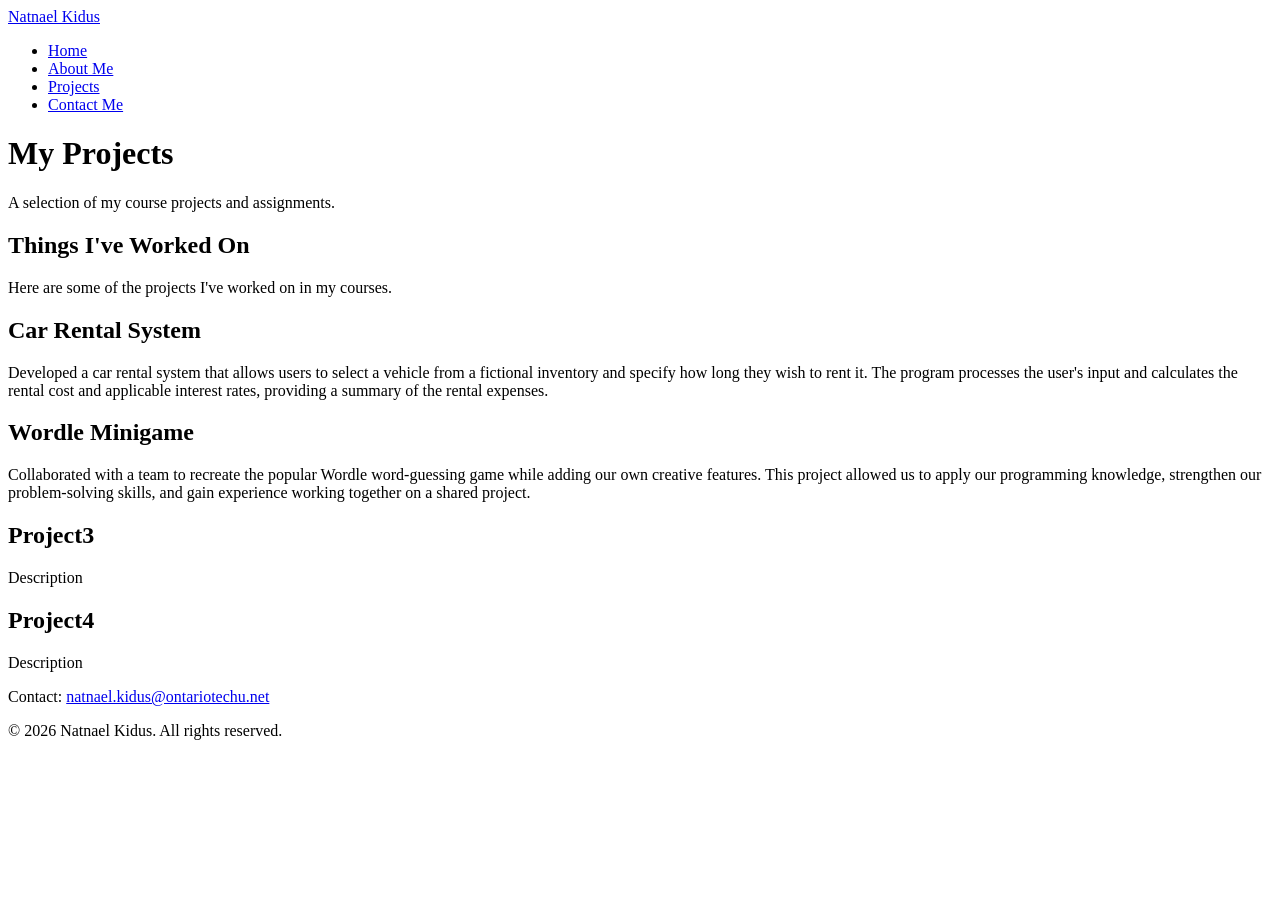
==== projects.html @ d52095c0 "Add files via upload Current Project" ====
<!DOCTYPE html>
<html lang="en">
    <head>
        <meta charset="UTF-8">
        <meta name="viewport" content="width=device-width, initial-scale=1">
        <title>Projects</title>
        <link rel="stylesheet" href="CSS/base.css">
        <link rel="stylesheet" href="CSS/desktop.css" media="screen and (min-width: 1024px)">
        <link rel="stylesheet" href="CSS/tablet.css" media="screen and (min-width: 600px) and (max-width: 1023px)">
        <link rel="stylesheet" href="CSS/mobile.css" media="screen and (max-width: 599px)">
    </head>

    <body>
        <header>
            <div class="header-top">
                <a class="site-name" href="index.html">Natnael Kidus</a>
                <nav>
                    <ul>
                        <li><a href="index.html">Home</a></li>
                        <li><a href="about.html">About Me</a></li>
                        <li><a href="projects.html" class="active">Projects</a></li>
                        <li><a href="contact.html">Contact Me</a></li>
                    </ul>
                </nav>
                <div class="clear"></div>
            </div>
            <div class="header-title">
                <h1>My Projects</h1>
                <div class="title-line"></div>
                <p class="header-description">A selection of my course projects and assignments.</p>
            </div>
        </header>

        <main>
            <section class="projects-intro">
                <h2>Things I've Worked On</h2>
                <p>Here are some of the projects I've worked on in my courses.</p>
            </section>

            <section class="projects-container">

                <article class="project-card">
                    <h2>Car Rental System</h2>
                    <p>Developed a car rental system that allows users to select a vehicle from a fictional inventory and specify how long they wish to rent it. The program processes the user's input and calculates the rental cost and applicable interest rates, providing a summary of the rental expenses.</p>
                </article>

                <article class="project-card">
                    <h2>Wordle Minigame</h2>
                    <p>Collaborated with a team to recreate the popular Wordle word-guessing game while adding our own creative features. This project allowed us to apply our programming knowledge, strengthen our problem-solving skills, and gain experience working together on a shared project.</p>
                </article>

                <article class="project-card">
                    <h2>Project3</h2>
                    <p>Description</p>
                </article>

                <article class="project-card">
                    <h2>Project4</h2>
                    <p>Description</p>
                </article>

            </section>
        </main>

        <footer>
            <p>Contact: <a href="mailto:natnael.kidus@ontariotechu.net">natnael.kidus@ontariotechu.net</a></p>
            <p>&copy; 2026 Natnael Kidus. All rights reserved.</p>
        </footer>

    </body>
</html>
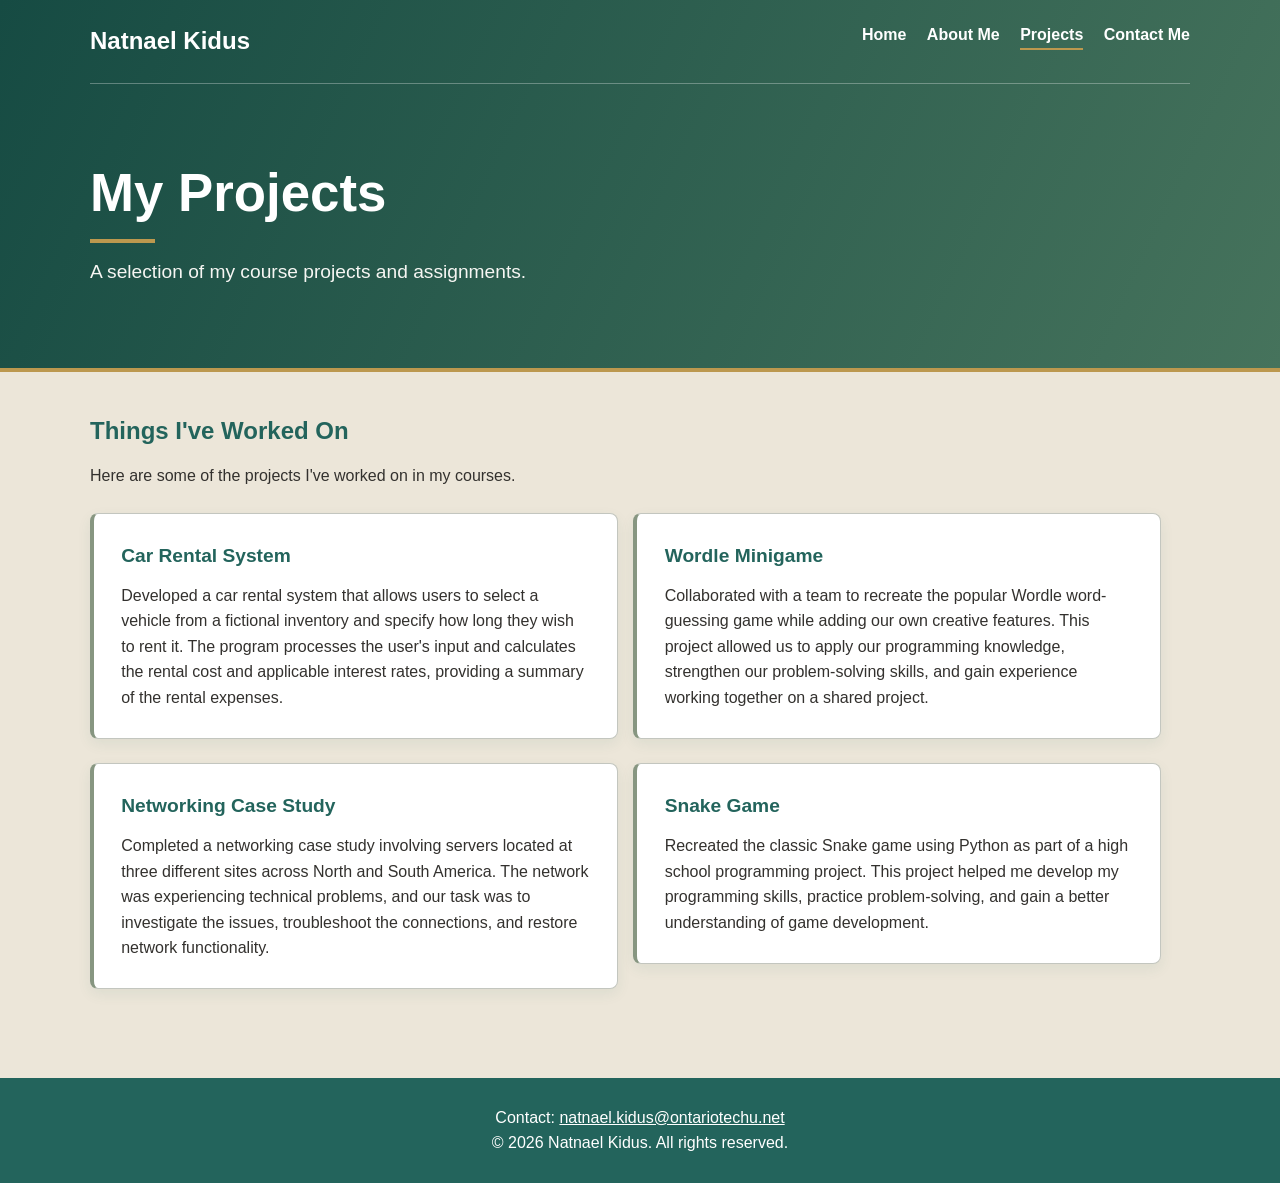
==== commit cd8c7baf: "Add files via upload Made README file, added two new project descriptions and added about me descrip" ====
--- a/projects.html
+++ b/projects.html
@@ -37,7 +37,7 @@
                 <p>Here are some of the projects I've worked on in my courses.</p>
             </section>
 
-            <section class="projects-container">
+            <div class="projects-container">
 
                 <article class="project-card">
                     <h2>Car Rental System</h2>
@@ -50,16 +50,16 @@
                 </article>
 
                 <article class="project-card">
-                    <h2>Project3</h2>
-                    <p>Description</p>
+                    <h2>Networking Case Study</h2>
+                    <p>Completed a networking case study involving servers located at three different sites across North and South America. The network was experiencing technical problems, and our task was to investigate the issues, troubleshoot the connections, and restore network functionality.</p>
                 </article>
 
                 <article class="project-card">
-                    <h2>Project4</h2>
-                    <p>Description</p>
+                    <h2>Snake Game</h2>
+                    <p>Recreated the classic Snake game using Python as part of a high school programming project. This project helped me develop my programming skills, practice problem-solving, and gain a better understanding of game development.</p>
                 </article>
 
-            </section>
+            </div>
         </main>
 
         <footer>
--- a/CSS/base.css
+++ b/CSS/base.css
@@ -0,0 +1,289 @@
+:root {
+    --primary: #23645C;
+    --secondary: #879681;
+    --accent: #BC984E;
+    --light-bg: #ECE6D9;
+    --dark-text: #33312E;
+}
+
+* {
+    box-sizing: border-box;
+    margin: 0;
+    padding: 0;
+}
+
+html {
+    height: 100%;
+}
+
+body {
+    position: relative;
+    min-height: 100vh;
+    padding-bottom: 130px;
+    font-family: Arial, Helvetica, sans-serif;
+    color: var(--dark-text);
+    background: var(--light-bg);
+    line-height: 1.6;
+}
+
+header {
+    background: linear-gradient(115deg, #164B43, #46735C);
+    color: white;
+    border-bottom: 4px solid var(--accent);
+}
+
+.header-top {
+    width: 90%;
+    max-width: 1100px;
+    margin: auto;
+    padding: 1.4rem 0;
+    border-bottom: 1px solid rgba(255,255,255,0.3);
+}
+
+.clear {
+    clear: both;
+}
+
+.site-name {
+    float: left;
+    color: white;
+    text-decoration: none;
+    font-size: 1.5rem;
+    font-weight: bold;
+}
+
+nav {
+    float: right;
+}
+
+nav ul {
+    list-style: none;
+}
+
+nav li {
+    display: inline-block;
+    margin-left: 1rem;
+}
+
+nav a {
+    color: white;
+    text-decoration: none;
+    font-weight: bold;
+    font-size: 1rem;
+    padding-bottom: 0.3rem;
+}
+
+nav a:hover, nav a:focus, nav a.active {
+    border-bottom: 2px solid var(--accent);
+}
+
+.header-title {
+    width: 90%;
+    max-width: 1100px;
+    margin: auto;
+    padding: 4.8rem 0 5rem;
+}
+
+.header-title h1 {
+    font-size: 3.3rem;
+    line-height: 1.2;
+}
+
+.title-line {
+    width: 65px;
+    height: 4px;
+    background: var(--accent);
+    margin: 0.9rem 0;
+}
+
+.header-description {
+    color: #F6F6F3;
+    max-width: 720px;
+    font-size: 1.2rem;
+}
+
+main {
+    width: 90%;
+    max-width: 1100px;
+    margin: 2.5rem auto;
+    min-height: 260px;
+}
+
+h2 {
+    color: var(--primary);
+    margin-bottom: 0.8rem;
+}
+
+.hero-banner {
+    background: linear-gradient(135deg, #164B43, #46735C);
+    color: white;
+    padding: 3.5rem 2rem;
+    border-radius: 9px;
+}
+
+.hero-banner h2 {
+    color: white;
+    font-size: 2rem;
+}
+
+.hero-banner p {
+    margin: 0.6rem 0;
+}
+
+.hero-link {
+    display: inline-block;
+    color: var(--primary);
+    background: white;
+    text-decoration: none;
+    padding: 0.65rem 1.2rem;
+    font-weight: bold;
+    border-radius: 5px;
+    margin-top: 0.6rem;
+}
+
+.hero-link:hover, .hero-link:focus {
+    background: #F4E9D3;
+}
+
+.projects-intro {
+    margin-bottom: 1.5rem;
+}
+
+.project-card {
+    display: inline-block;
+    vertical-align: top;
+    background: white;
+    border: 1px solid #C3C6BF;
+    border-left: 4px solid var(--secondary);
+    border-radius: 8px;
+    padding: 1.7rem;
+    box-shadow: 0 5px 14px rgba(35,100,92,0.08);
+    transition: transform 0.2s;
+}
+
+.project-card:hover {
+    transform: translateY(-3px);
+}
+
+.project-card h2 {
+    font-size: 1.2rem;
+    margin-bottom: 0.7rem;
+}
+
+.project-card p {
+    color: var(--dark-text);
+}
+
+.bio-section, .video-section, .form-container {
+    display: inline-block;
+    vertical-align: top;
+    padding: 1.5rem;
+    background: white;
+    border: 1px solid #C3C6BF;
+    border-radius: 8px;
+    margin-bottom: 1.5rem;
+}
+
+.profile-photo {
+    max-width: 100%;
+    height: auto;
+    border-radius: 7px;
+    margin: 1rem 0;
+}
+
+.video-section video {
+    display: block;
+    width: 100%;
+    height: auto;
+    margin-top: 1rem;
+}
+
+.form-container {
+    display: block;
+    max-width: 680px;
+}
+
+.form-group {
+    margin-bottom: 1.2rem;
+}
+
+label {
+    display: block;
+    font-weight: bold;
+    margin-bottom: 0.4rem;
+}
+
+input, textarea {
+    width: 100%;
+    padding: 0.7rem;
+    border: 1px solid #879681;
+    border-radius: 5px;
+    font-family: Arial, Helvetica, sans-serif;
+    font-size: 1rem;
+}
+
+input:focus, textarea:focus {
+    outline: 2px solid var(--primary);
+}
+
+.gradient-btn {
+    background: linear-gradient(to right, #164B43, #46735C);
+    color: white;
+    padding: 0.8rem 1.5rem;
+    border: none;
+    border-radius: 5px;
+    font-family: Arial, Helvetica, sans-serif;
+    font-size: 1rem;
+    cursor: pointer;
+}
+
+.gradient-btn:hover {
+    background: #30594E;
+}
+
+footer {
+    position: absolute;
+    bottom: 0;
+    width: 100%;
+    margin-top: 2rem;
+    text-align: center;
+    background: var(--primary);
+    color: white;
+    padding: 1.7rem 1rem;
+}
+
+footer a {
+    color: #FFFFFF;
+    text-decoration: underline;
+}
+
+.home-intro {
+    margin: 2rem 0 1.2rem;
+}
+
+.home-card {
+    display: inline-block;
+    vertical-align: top;
+    width: 48%;
+    margin: 0 2% 1.5rem 0;
+    padding: 1.6rem;
+    background: white;
+    border: 1px solid #C3C6BF;
+    border-left: 4px solid var(--secondary);
+    border-radius: 8px;
+    font-size: 1rem;
+}
+
+.home-card p {
+    margin-bottom: 0.8rem;
+}
+
+.home-card a {
+    color: var(--primary);
+    font-weight: bold;
+}
+
+a:focus-visible, button:focus-visible {
+    outline: 3px solid var(--accent);
+    outline-offset: 3px;
+}
--- a/CSS/desktop.css
+++ b/CSS/desktop.css
@@ -0,0 +1,13 @@
+.project-card {
+    width: 48%;
+    margin: 0 1% 1.5rem 0;
+    min-height: 165px;
+}
+
+.bio-section, .video-section {
+    width: 48%;
+}
+
+.video-section {
+    margin-left: 3%;
+}
--- a/CSS/tablet.css
+++ b/CSS/tablet.css
@@ -0,0 +1,9 @@
+.project-card {
+    width: 48%;
+    margin: 0 1% 1.5rem 0;
+}
+
+.bio-section, .video-section {
+    display: block;
+    width: 100%;
+}
--- a/CSS/mobile.css
+++ b/CSS/mobile.css
@@ -0,0 +1,49 @@
+.site-name, nav {
+    float: none;
+    display: block;
+    text-align: center;
+}
+
+nav {
+    margin-top: 0.8rem;
+}
+
+nav li {
+    margin: 0.3rem 0.5rem;
+}
+
+.header-title {
+    padding: 3rem 0 3.4rem;
+}
+
+.header-title h1 {
+    font-size: 2.5rem;
+}
+
+.header-description {
+    font-size: 1.05rem;
+}
+
+.hero-banner {
+    padding: 2.5rem 1.3rem;
+}
+
+.hero-banner h2 {
+    font-size: 1.6rem;
+}
+
+.project-card, .bio-section, .video-section {
+    display: block;
+    width: 100%;
+    margin-bottom: 1.3rem;
+}
+
+.project-card, .bio-section, .video-section, .form-container {
+    padding: 1.2rem;
+}
+
+.home-card {
+    display: block;
+    width: 100%;
+    margin: 0 0 1.2rem;
+}
